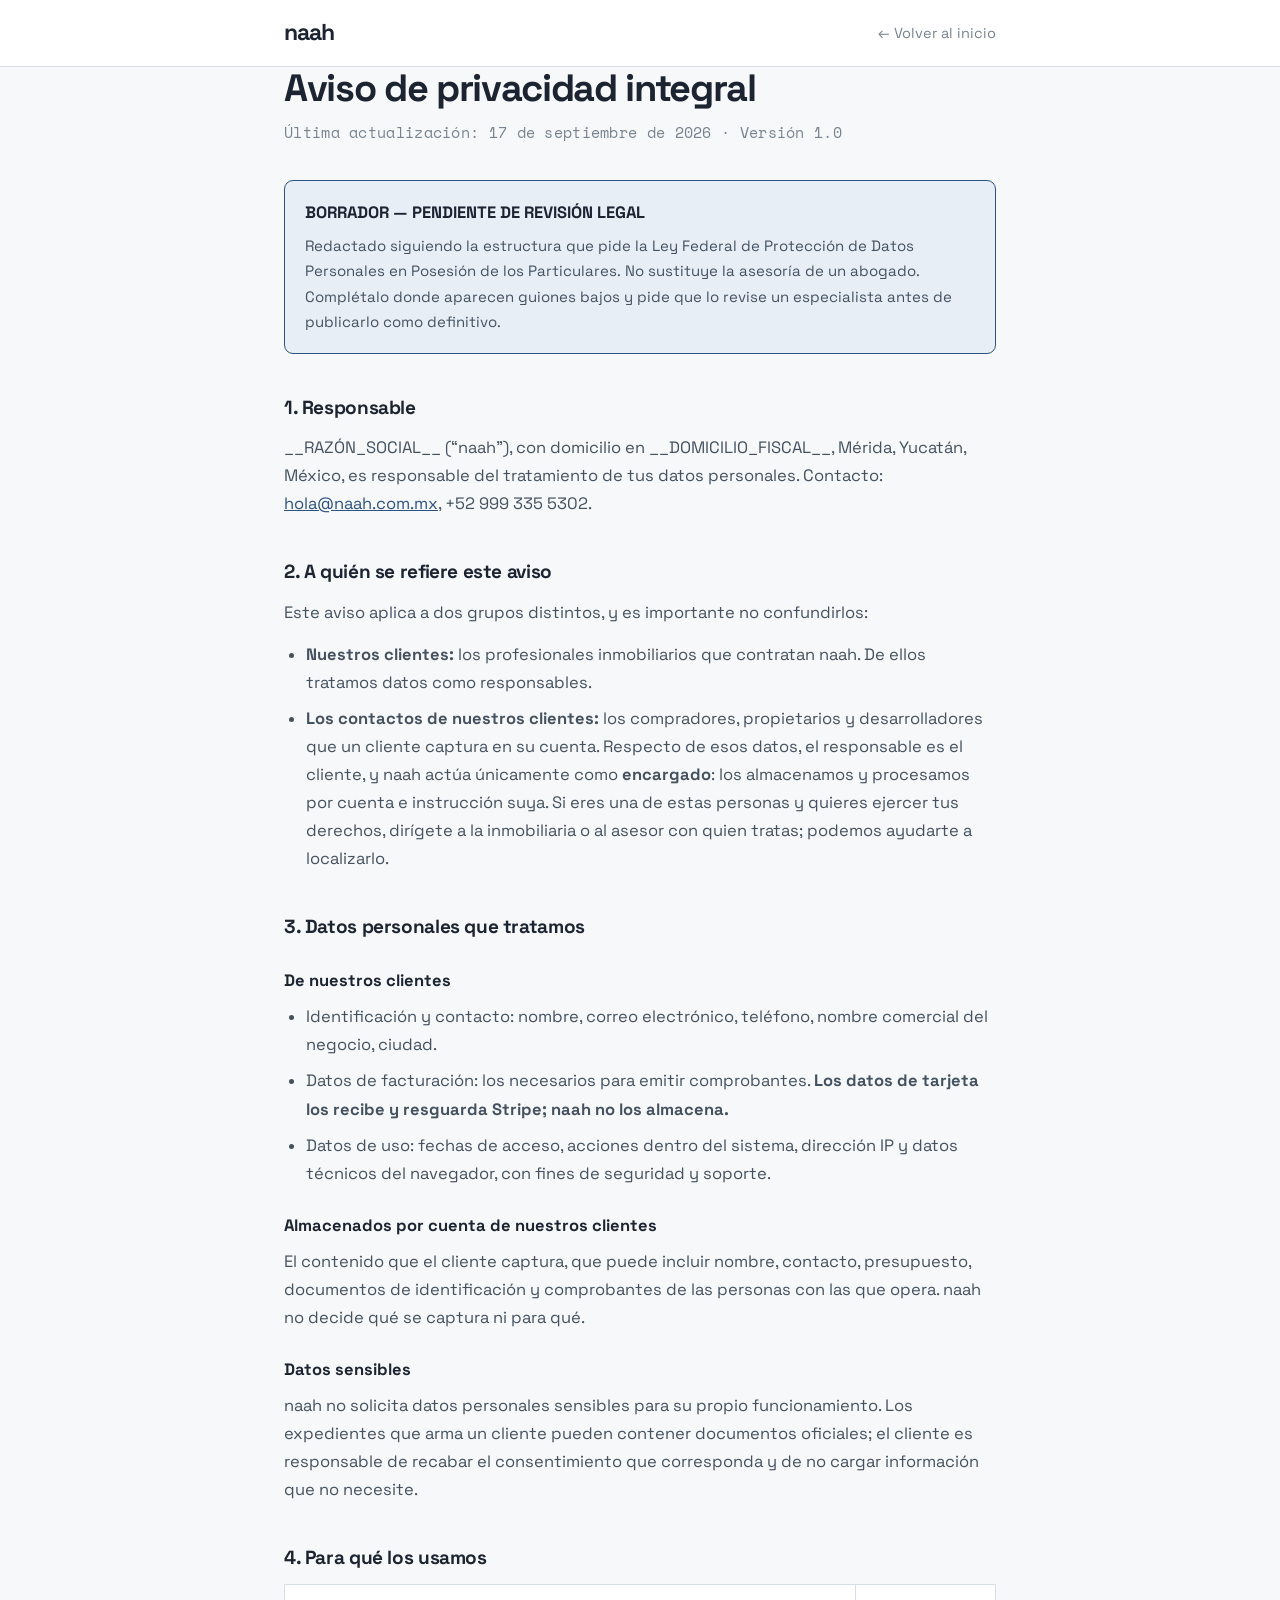
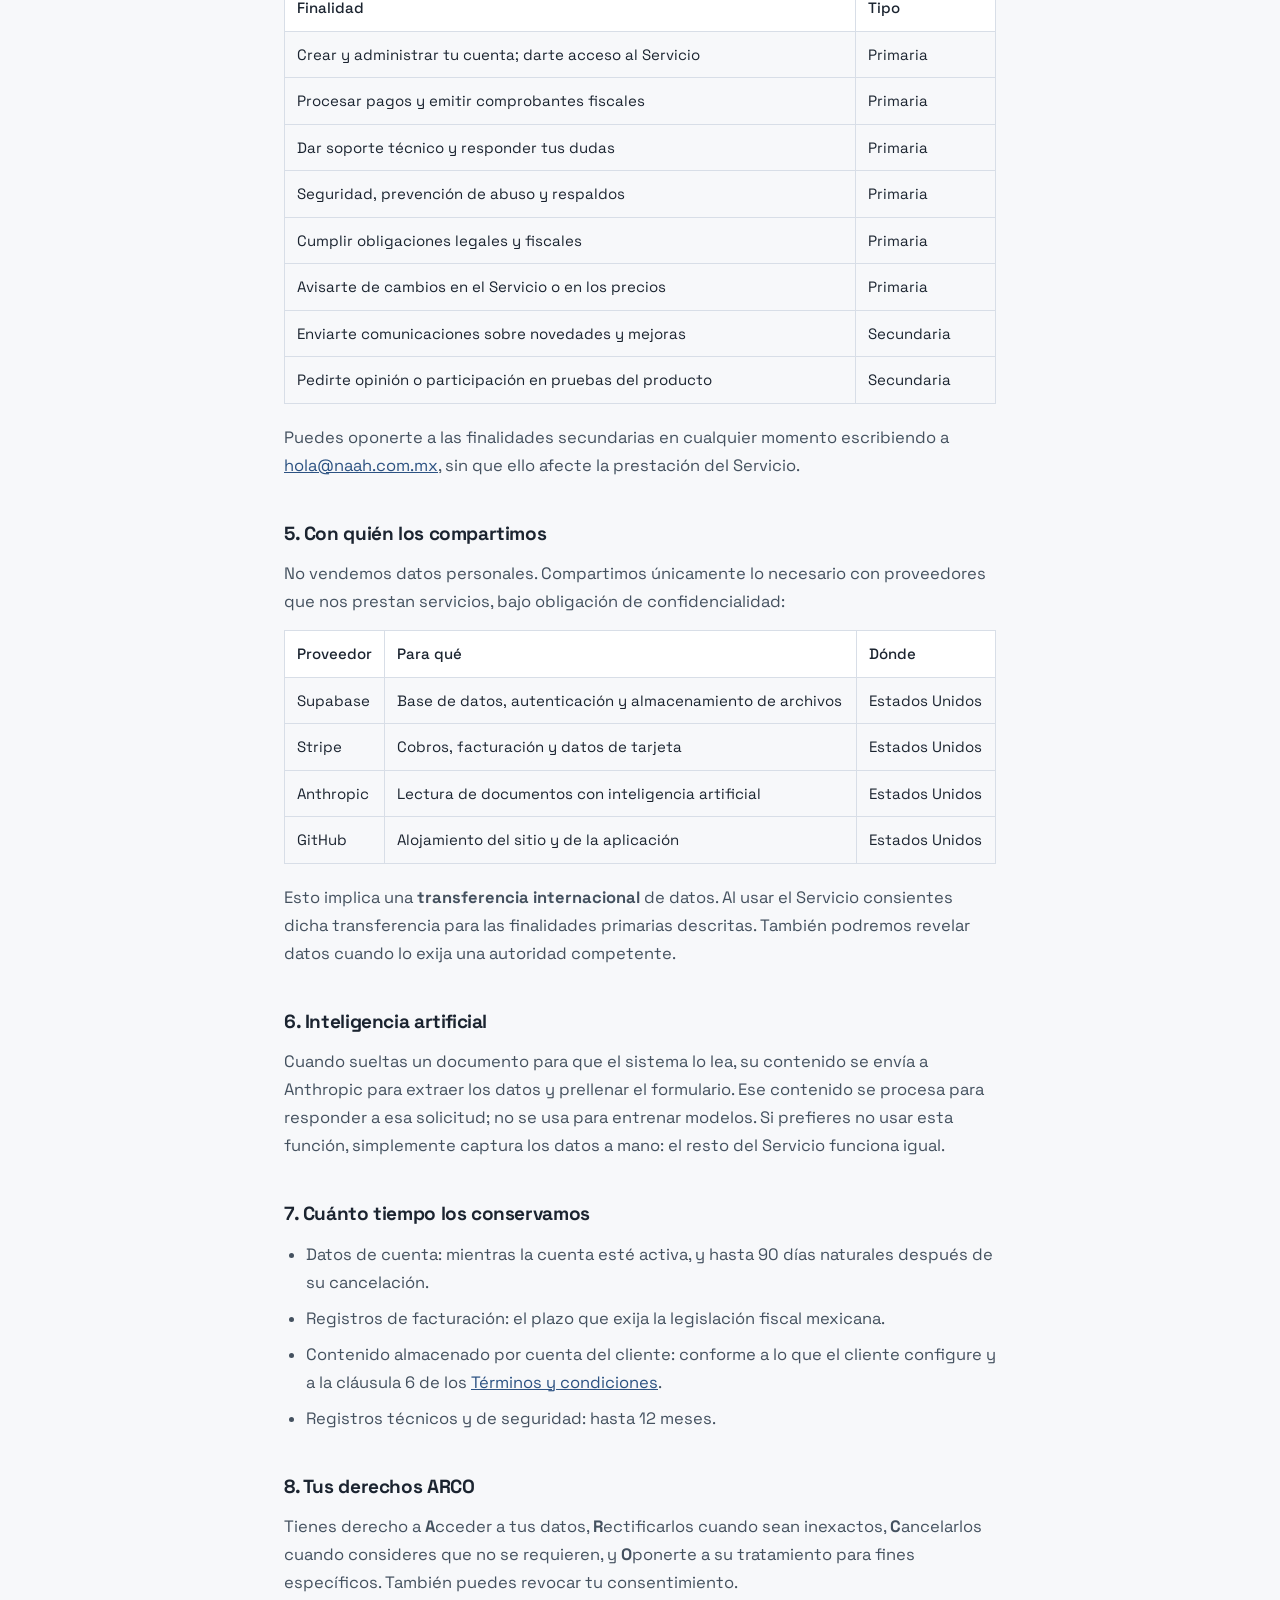
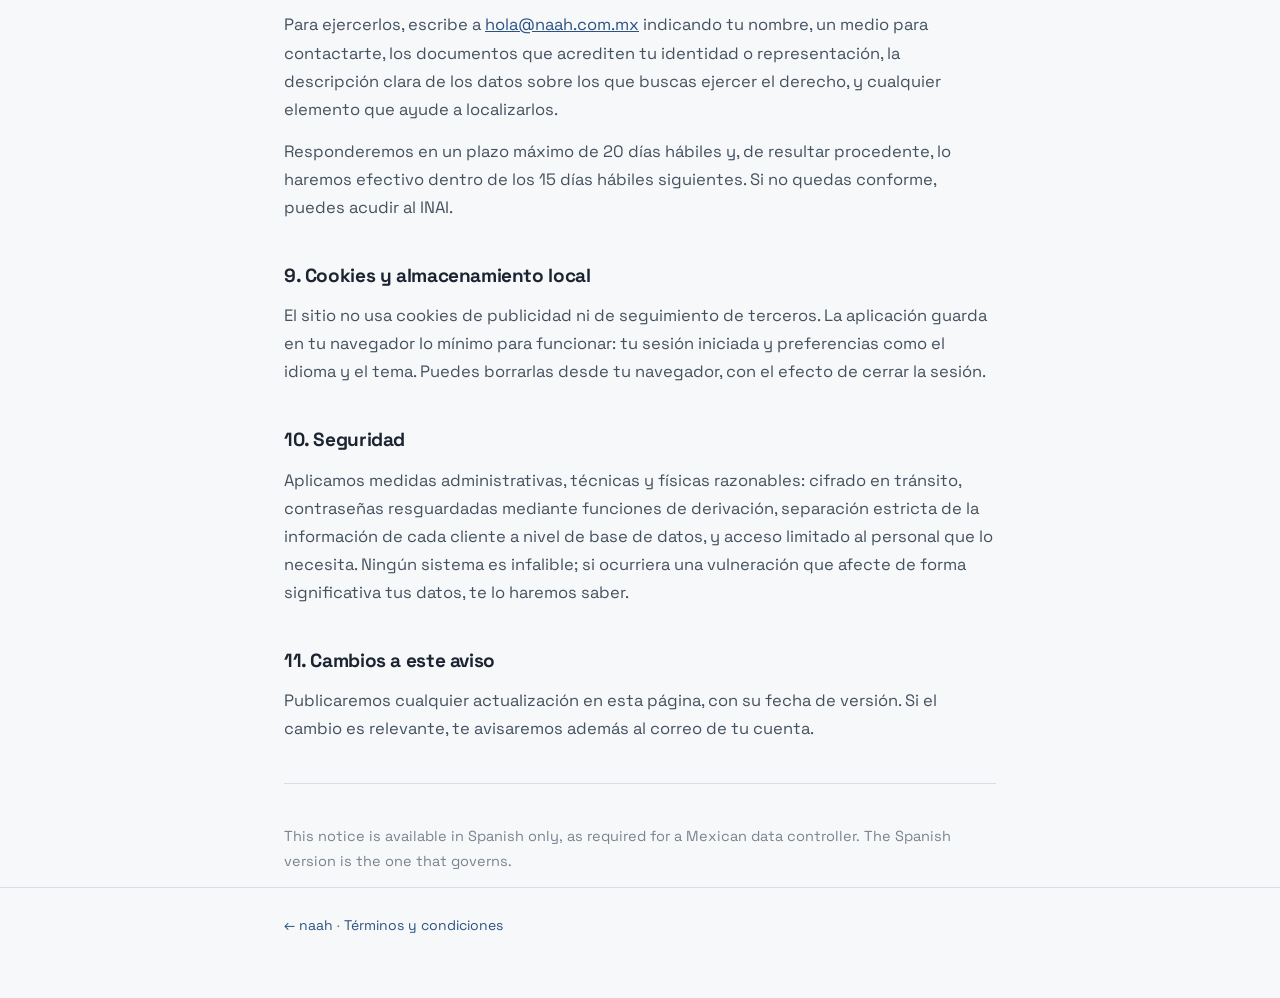
==== privacidad.html @ cfaa3363 "new look" ====
<!doctype html>
<html lang="es">
<head>
<meta charset="utf-8">
<meta name="viewport" content="width=device-width,initial-scale=1">
<title>Aviso de privacidad — naah</title>
<meta name="robots" content="index,follow">
<meta name="theme-color" content="#F7F8FA">
<link rel="preconnect" href="https://fonts.googleapis.com">
<link rel="preconnect" href="https://fonts.gstatic.com" crossorigin>
<link rel="stylesheet" href="https://fonts.googleapis.com/css2?family=Space+Grotesk:wght@400;500;700&family=Space+Mono:wght@400&display=swap">
<link rel="stylesheet" href="legal.css">
<link rel="icon" href="data:image/svg+xml,<svg xmlns='http://www.w3.org/2000/svg' viewBox='0 0 32 32'><rect width='32' height='32' rx='7' fill='%232C5282'/><text x='16' y='23' font-family='Space Grotesk,sans-serif' font-size='20' font-weight='700' fill='%23ffffff' text-anchor='middle'>n</text></svg>">
</head>
<body>

<header>
  <div class="wrap bar">
    <a class="mark" href="index.html">naah</a>
    <a class="back" href="index.html">← Volver al inicio</a>
  </div>
</header>

<main class="wrap">

  <h1>Aviso de privacidad integral</h1>
  <p class="sub">Última actualización: 17 de septiembre de 2026 · Versión 1.0</p>

  <div class="notice">
    <b>BORRADOR — PENDIENTE DE REVISIÓN LEGAL</b>
    <p>Redactado siguiendo la estructura que pide la Ley Federal de Protección de Datos Personales en Posesión de los Particulares. No sustituye la asesoría de un abogado. Complétalo donde aparecen guiones bajos y pide que lo revise un especialista antes de publicarlo como definitivo.</p>
  </div>

  <h2>1. Responsable</h2>
  <p>__RAZÓN_SOCIAL__ (“naah”), con domicilio en __DOMICILIO_FISCAL__, Mérida, Yucatán, México, es responsable del tratamiento de tus datos personales. Contacto: <a href="mailto:hola@naah.com.mx">hola@naah.com.mx</a>, +52 999 335 5302.</p>

  <h2>2. A quién se refiere este aviso</h2>
  <p>Este aviso aplica a dos grupos distintos, y es importante no confundirlos:</p>
  <ul>
    <li><b>Nuestros clientes:</b> los profesionales inmobiliarios que contratan naah. De ellos tratamos datos como responsables.</li>
    <li><b>Los contactos de nuestros clientes:</b> los compradores, propietarios y desarrolladores que un cliente captura en su cuenta. Respecto de esos datos, el responsable es el cliente, y naah actúa únicamente como <b>encargado</b>: los almacenamos y procesamos por cuenta e instrucción suya. Si eres una de estas personas y quieres ejercer tus derechos, dirígete a la inmobiliaria o al asesor con quien tratas; podemos ayudarte a localizarlo.</li>
  </ul>

  <h2>3. Datos personales que tratamos</h2>
  <h3>De nuestros clientes</h3>
  <ul>
    <li>Identificación y contacto: nombre, correo electrónico, teléfono, nombre comercial del negocio, ciudad.</li>
    <li>Datos de facturación: los necesarios para emitir comprobantes. <b>Los datos de tarjeta los recibe y resguarda Stripe; naah no los almacena.</b></li>
    <li>Datos de uso: fechas de acceso, acciones dentro del sistema, dirección IP y datos técnicos del navegador, con fines de seguridad y soporte.</li>
  </ul>
  <h3>Almacenados por cuenta de nuestros clientes</h3>
  <p>El contenido que el cliente captura, que puede incluir nombre, contacto, presupuesto, documentos de identificación y comprobantes de las personas con las que opera. naah no decide qué se captura ni para qué.</p>

  <h3>Datos sensibles</h3>
  <p>naah no solicita datos personales sensibles para su propio funcionamiento. Los expedientes que arma un cliente pueden contener documentos oficiales; el cliente es responsable de recabar el consentimiento que corresponda y de no cargar información que no necesite.</p>

  <h2>4. Para qué los usamos</h2>
  <table>
    <tr><th>Finalidad</th><th>Tipo</th></tr>
    <tr><td>Crear y administrar tu cuenta; darte acceso al Servicio</td><td>Primaria</td></tr>
    <tr><td>Procesar pagos y emitir comprobantes fiscales</td><td>Primaria</td></tr>
    <tr><td>Dar soporte técnico y responder tus dudas</td><td>Primaria</td></tr>
    <tr><td>Seguridad, prevención de abuso y respaldos</td><td>Primaria</td></tr>
    <tr><td>Cumplir obligaciones legales y fiscales</td><td>Primaria</td></tr>
    <tr><td>Avisarte de cambios en el Servicio o en los precios</td><td>Primaria</td></tr>
    <tr><td>Enviarte comunicaciones sobre novedades y mejoras</td><td>Secundaria</td></tr>
    <tr><td>Pedirte opinión o participación en pruebas del producto</td><td>Secundaria</td></tr>
  </table>
  <p>Puedes oponerte a las finalidades secundarias en cualquier momento escribiendo a <a href="mailto:hola@naah.com.mx">hola@naah.com.mx</a>, sin que ello afecte la prestación del Servicio.</p>

  <h2>5. Con quién los compartimos</h2>
  <p>No vendemos datos personales. Compartimos únicamente lo necesario con proveedores que nos prestan servicios, bajo obligación de confidencialidad:</p>
  <table>
    <tr><th>Proveedor</th><th>Para qué</th><th>Dónde</th></tr>
    <tr><td>Supabase</td><td>Base de datos, autenticación y almacenamiento de archivos</td><td>Estados Unidos</td></tr>
    <tr><td>Stripe</td><td>Cobros, facturación y datos de tarjeta</td><td>Estados Unidos</td></tr>
    <tr><td>Anthropic</td><td>Lectura de documentos con inteligencia artificial</td><td>Estados Unidos</td></tr>
    <tr><td>GitHub</td><td>Alojamiento del sitio y de la aplicación</td><td>Estados Unidos</td></tr>
  </table>
  <p>Esto implica una <b>transferencia internacional</b> de datos. Al usar el Servicio consientes dicha transferencia para las finalidades primarias descritas. También podremos revelar datos cuando lo exija una autoridad competente.</p>

  <h2>6. Inteligencia artificial</h2>
  <p>Cuando sueltas un documento para que el sistema lo lea, su contenido se envía a Anthropic para extraer los datos y prellenar el formulario. Ese contenido se procesa para responder a esa solicitud; no se usa para entrenar modelos. Si prefieres no usar esta función, simplemente captura los datos a mano: el resto del Servicio funciona igual.</p>

  <h2>7. Cuánto tiempo los conservamos</h2>
  <ul>
    <li>Datos de cuenta: mientras la cuenta esté activa, y hasta 90 días naturales después de su cancelación.</li>
    <li>Registros de facturación: el plazo que exija la legislación fiscal mexicana.</li>
    <li>Contenido almacenado por cuenta del cliente: conforme a lo que el cliente configure y a la cláusula 6 de los <a href="terminos.html">Términos y condiciones</a>.</li>
    <li>Registros técnicos y de seguridad: hasta 12 meses.</li>
  </ul>

  <h2>8. Tus derechos ARCO</h2>
  <p>Tienes derecho a <b>A</b>cceder a tus datos, <b>R</b>ectificarlos cuando sean inexactos, <b>C</b>ancelarlos cuando consideres que no se requieren, y <b>O</b>ponerte a su tratamiento para fines específicos. También puedes revocar tu consentimiento.</p>
  <p>Para ejercerlos, escribe a <a href="mailto:hola@naah.com.mx">hola@naah.com.mx</a> indicando tu nombre, un medio para contactarte, los documentos que acrediten tu identidad o representación, la descripción clara de los datos sobre los que buscas ejercer el derecho, y cualquier elemento que ayude a localizarlos.</p>
  <p>Responderemos en un plazo máximo de 20 días hábiles y, de resultar procedente, lo haremos efectivo dentro de los 15 días hábiles siguientes. Si no quedas conforme, puedes acudir al INAI.</p>

  <h2>9. Cookies y almacenamiento local</h2>
  <p>El sitio no usa cookies de publicidad ni de seguimiento de terceros. La aplicación guarda en tu navegador lo mínimo para funcionar: tu sesión iniciada y preferencias como el idioma y el tema. Puedes borrarlas desde tu navegador, con el efecto de cerrar la sesión.</p>

  <h2>10. Seguridad</h2>
  <p>Aplicamos medidas administrativas, técnicas y físicas razonables: cifrado en tránsito, contraseñas resguardadas mediante funciones de derivación, separación estricta de la información de cada cliente a nivel de base de datos, y acceso limitado al personal que lo necesita. Ningún sistema es infalible; si ocurriera una vulneración que afecte de forma significativa tus datos, te lo haremos saber.</p>

  <h2>11. Cambios a este aviso</h2>
  <p>Publicaremos cualquier actualización en esta página, con su fecha de versión. Si el cambio es relevante, te avisaremos además al correo de tu cuenta.</p>

  <hr>
  <p style="font-size:14.5px;color:#77838F">This notice is available in Spanish only, as required for a Mexican data controller. The Spanish version is the one that governs.</p>

</main>

<footer>
  <div class="wrap">
    <a href="index.html">← naah</a> · <a href="terminos.html">Términos y condiciones</a>
  </div>
</footer>

</body>
</html>
---- legal.css ----
/* Shared by the two legal pages. Same palette as the site, set for
   long reading rather than for selling. */
:root{
  color-scheme: light;
  --ground:#F7F8FA; --paper:#FFFFFF; --ink:#1B2430; --ink-2:#44515F;
  --muted:#77838F; --line:#D8DEE7; --accent:#2C5282; --wash:#E7EEF6;
  --radius:9px;
}
*{box-sizing:border-box}
body{
  margin:0;background:var(--ground);color:var(--ink);
  font:400 16.5px/1.7 "Space Grotesk",system-ui,-apple-system,sans-serif;
  -webkit-font-smoothing:antialiased;
}
.wrap{max-width:760px;margin:0 auto;padding:0 24px}
a{color:var(--accent)}
header{border-bottom:1px solid var(--line);background:var(--paper)}
.bar{display:flex;align-items:center;gap:16px;height:66px}
.mark{text-decoration:none;color:var(--ink);font-weight:700;font-size:23px;letter-spacing:-.05em}
.bar .back{margin-left:auto;font-size:14.5px;text-decoration:none;color:var(--muted)}
.bar .back:hover{color:var(--ink)}

main{padding:56px 0 90px}
h1{font-size:clamp(28px,4vw,38px);letter-spacing:-.035em;margin:0 0 10px;line-height:1.14}
.sub{color:var(--muted);font-size:15px;margin:0 0 34px;
  font-family:"Space Mono",ui-monospace,monospace;letter-spacing:.02em}
h2{font-size:19px;letter-spacing:-.02em;margin:38px 0 10px}
h3{font-size:16.5px;margin:24px 0 8px}
p,li{color:var(--ink-2)}
p{margin:0 0 14px}
ul{margin:0 0 16px;padding-left:22px}
li{margin:0 0 8px}
hr{border:0;border-top:1px solid var(--line);margin:40px 0}

.notice{
  background:var(--wash);border:1px solid var(--accent);border-radius:var(--radius);
  padding:18px 20px;margin:0 0 34px;
}
.notice b{display:block;margin-bottom:6px;color:var(--ink)}
.notice p{margin:0;font-size:15px;color:var(--ink-2)}

table{border-collapse:collapse;width:100%;margin:0 0 20px;font-size:15px}
th,td{border:1px solid var(--line);padding:10px 12px;text-align:left;vertical-align:top}
th{background:var(--paper);font-weight:500;color:var(--ink)}

footer{border-top:1px solid var(--line);padding:26px 0 60px;font-size:14px;color:var(--muted)}
footer a{text-decoration:none}
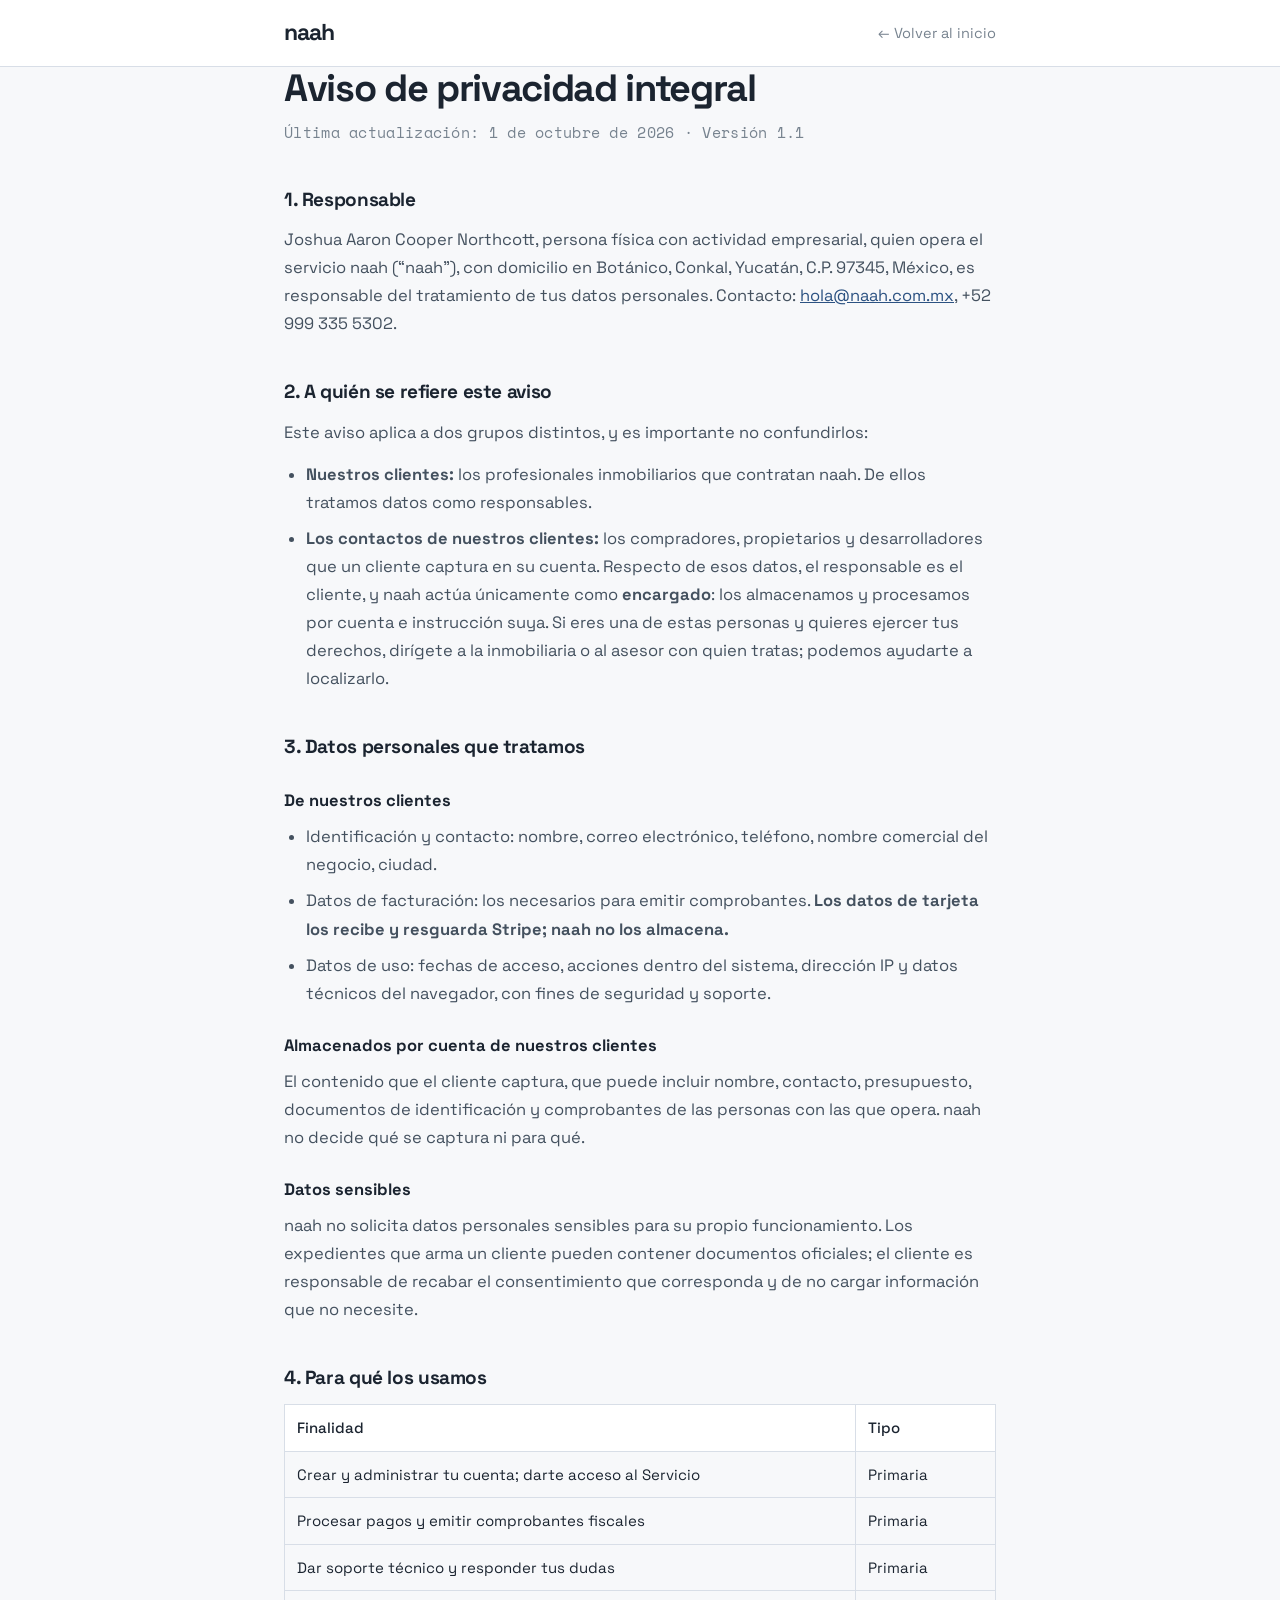
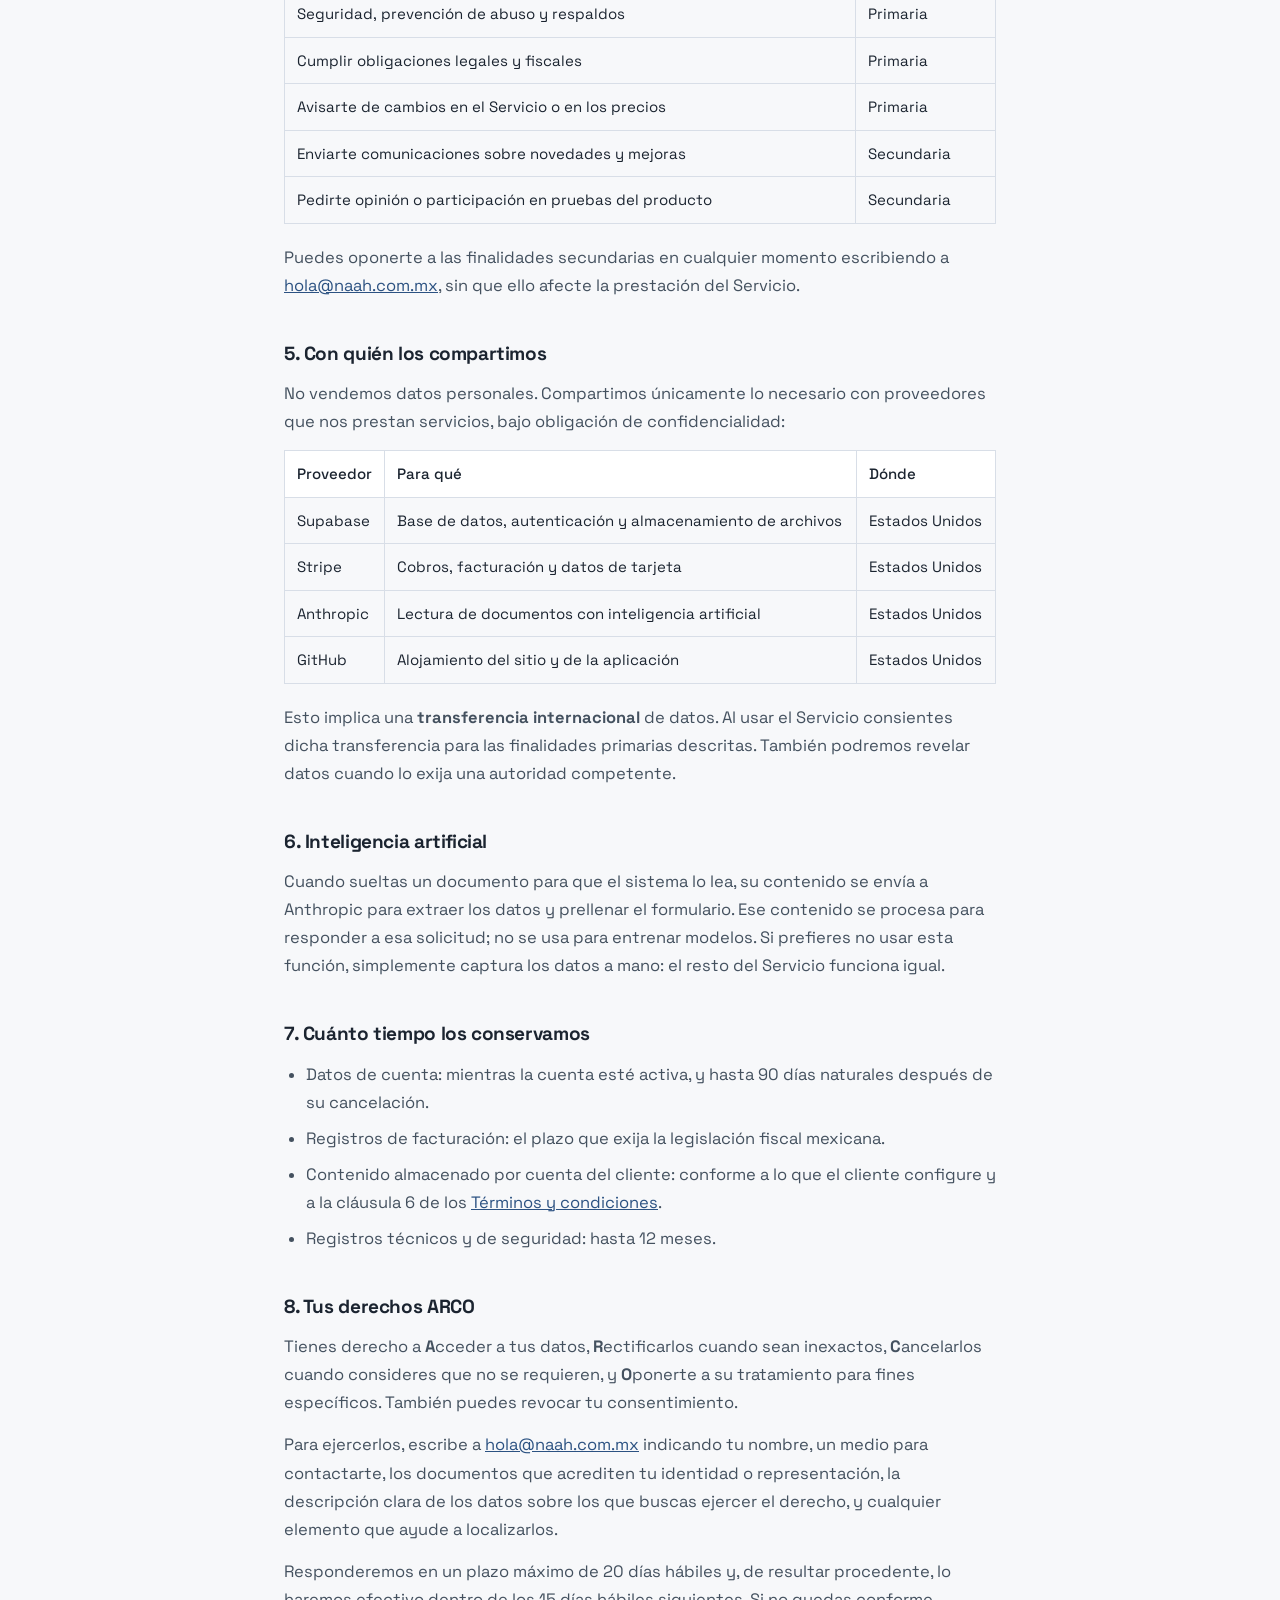
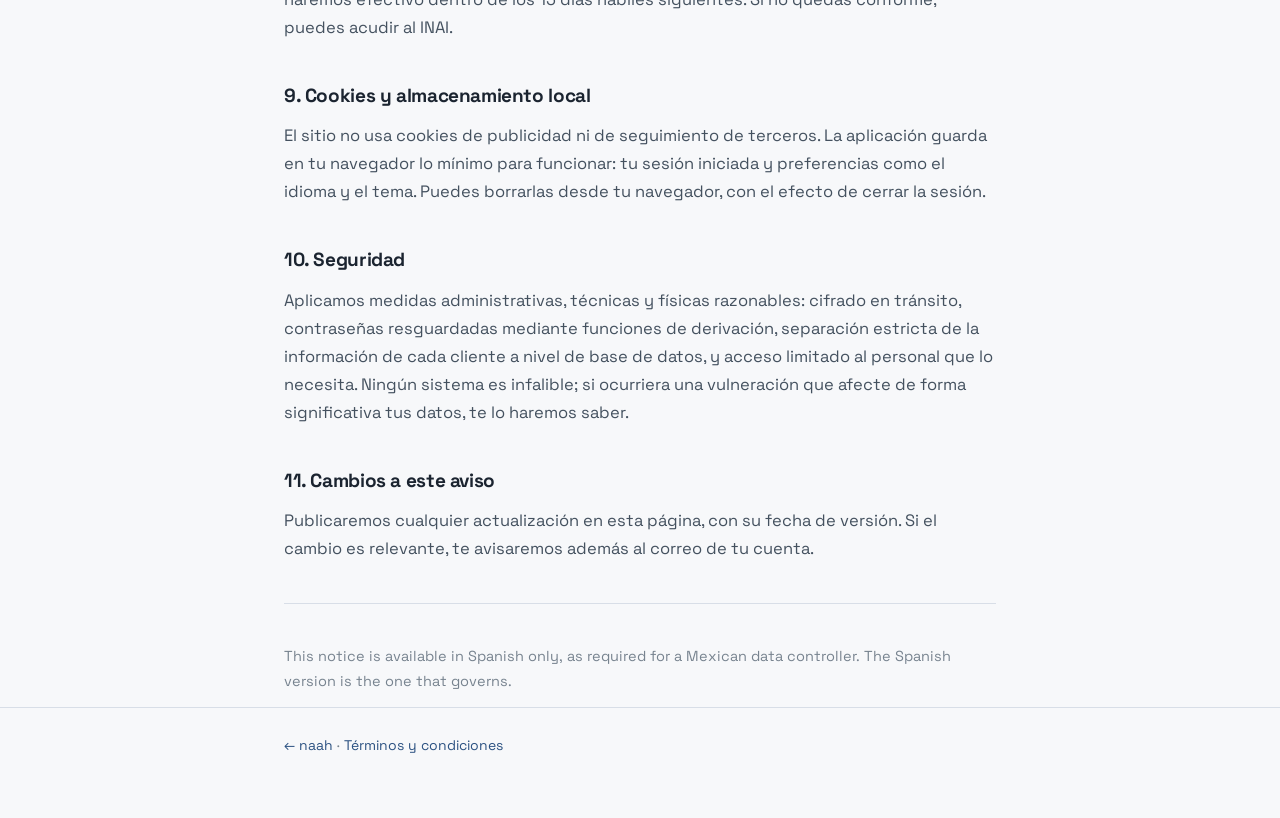
==== commit ed3e94ff: "terms and privacy updated" ====
--- a/privacidad.html
+++ b/privacidad.html
@@ -10,7 +10,7 @@
 <link rel="preconnect" href="https://fonts.gstatic.com" crossorigin>
 <link rel="stylesheet" href="https://fonts.googleapis.com/css2?family=Space+Grotesk:wght@400;500;700&family=Space+Mono:wght@400&display=swap">
 <link rel="stylesheet" href="legal.css">
-<link rel="icon" href="data:image/svg+xml,<svg xmlns='http://www.w3.org/2000/svg' viewBox='0 0 32 32'><rect width='32' height='32' rx='7' fill='%232C5282'/><text x='16' y='23' font-family='Space Grotesk,sans-serif' font-size='20' font-weight='700' fill='%23ffffff' text-anchor='middle'>n</text></svg>">
+<link rel="icon" href="data:image/svg+xml,<svg xmlns='http://www.w3.org/2000/svg' viewBox='0 0 100 100'><rect width='100' height='100' rx='22' fill='%232C5282'/><g transform='translate(50 50) scale(0.74) translate(-50 -50)'><path d='M16 84V52a34 34 0 0 1 68 0v32H64V52a14 14 0 0 0-28 0v32Z' fill='%23FFFDF8'/></g></svg>">
 </head>
 <body>
 
@@ -24,15 +24,11 @@
 <main class="wrap">
 
   <h1>Aviso de privacidad integral</h1>
-  <p class="sub">Última actualización: 17 de septiembre de 2026 · Versión 1.0</p>
+  <p class="sub">Última actualización: 1 de octubre de 2026 · Versión 1.1</p>
 
-  <div class="notice">
-    <b>BORRADOR — PENDIENTE DE REVISIÓN LEGAL</b>
-    <p>Redactado siguiendo la estructura que pide la Ley Federal de Protección de Datos Personales en Posesión de los Particulares. No sustituye la asesoría de un abogado. Complétalo donde aparecen guiones bajos y pide que lo revise un especialista antes de publicarlo como definitivo.</p>
-  </div>
 
   <h2>1. Responsable</h2>
-  <p>__RAZÓN_SOCIAL__ (“naah”), con domicilio en __DOMICILIO_FISCAL__, Mérida, Yucatán, México, es responsable del tratamiento de tus datos personales. Contacto: <a href="mailto:hola@naah.com.mx">hola@naah.com.mx</a>, +52 999 335 5302.</p>
+  <p>Joshua Aaron Cooper Northcott, persona física con actividad empresarial, quien opera el servicio naah (“naah”), con domicilio en Botánico, Conkal, Yucatán, C.P. 97345, México, es responsable del tratamiento de tus datos personales. Contacto: <a href="mailto:hola@naah.com.mx">hola@naah.com.mx</a>, +52 999 335 5302.</p>
 
   <h2>2. A quién se refiere este aviso</h2>
   <p>Este aviso aplica a dos grupos distintos, y es importante no confundirlos:</p>
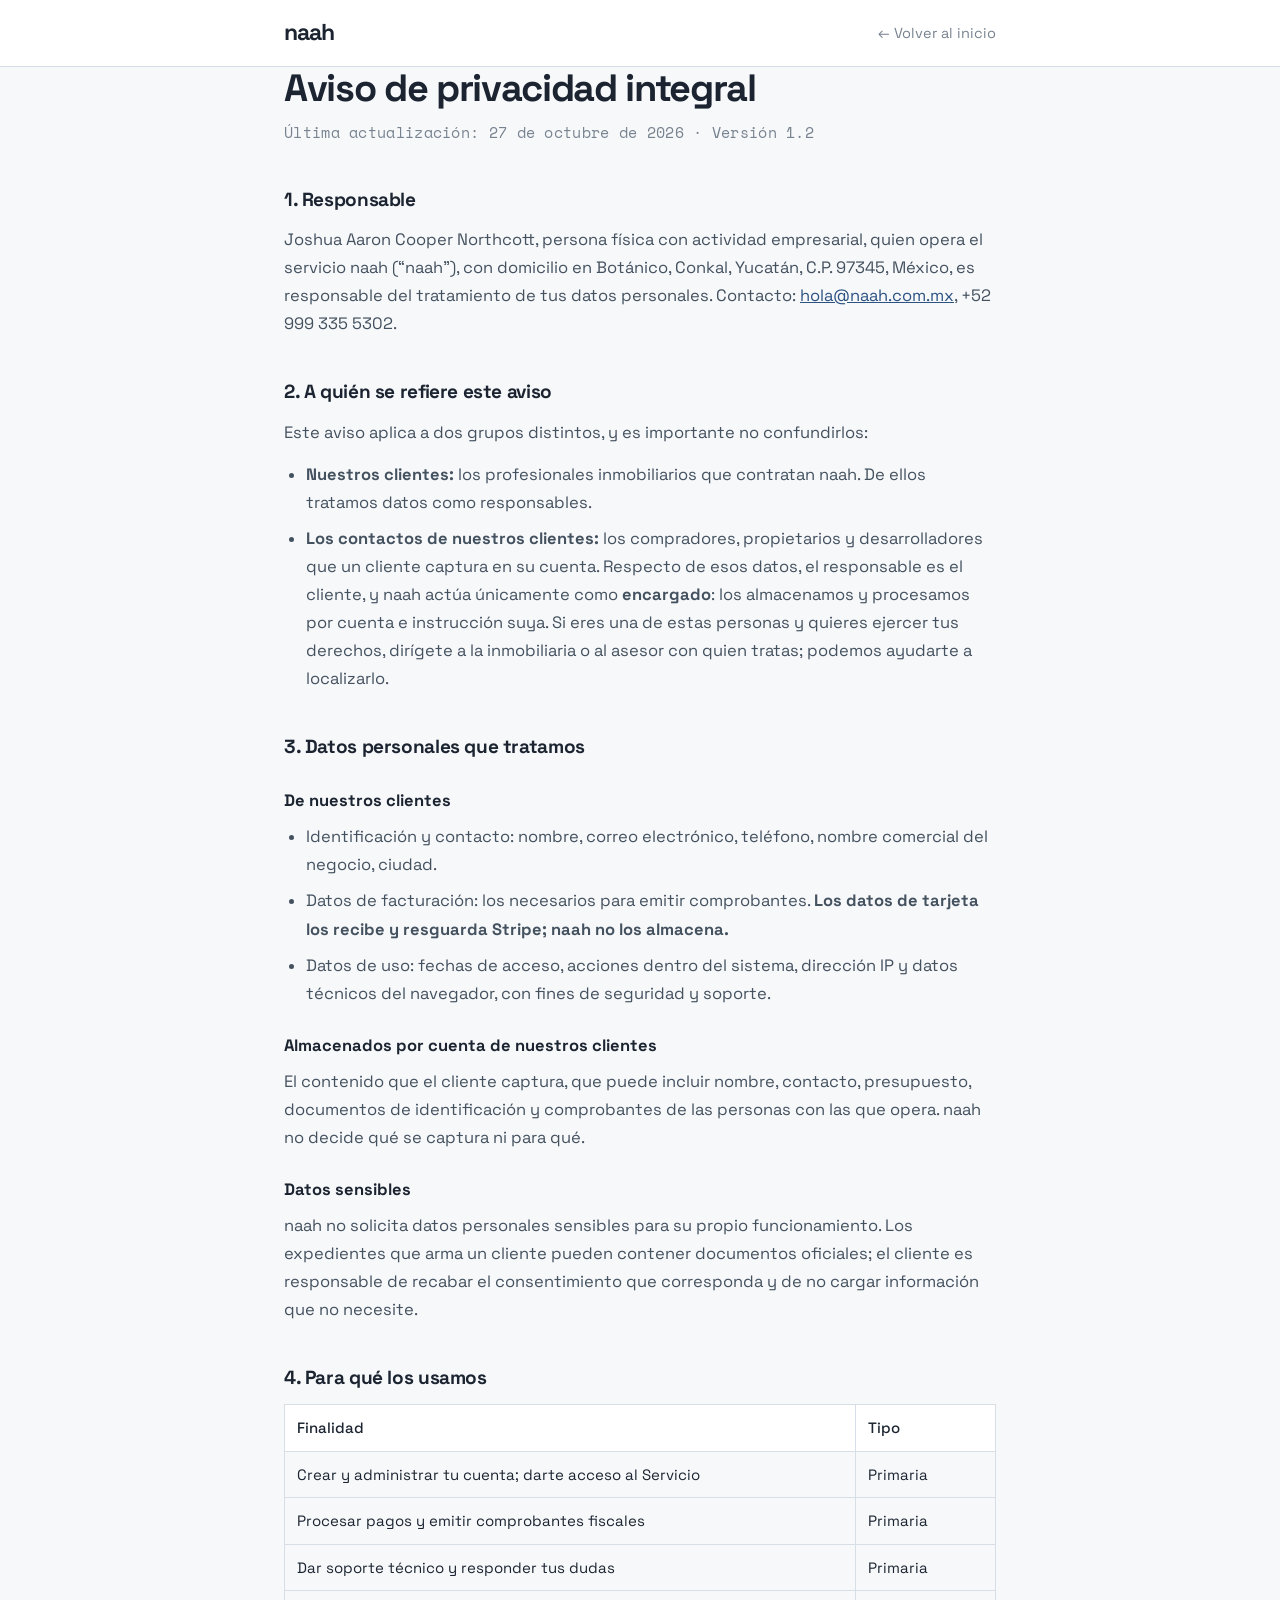
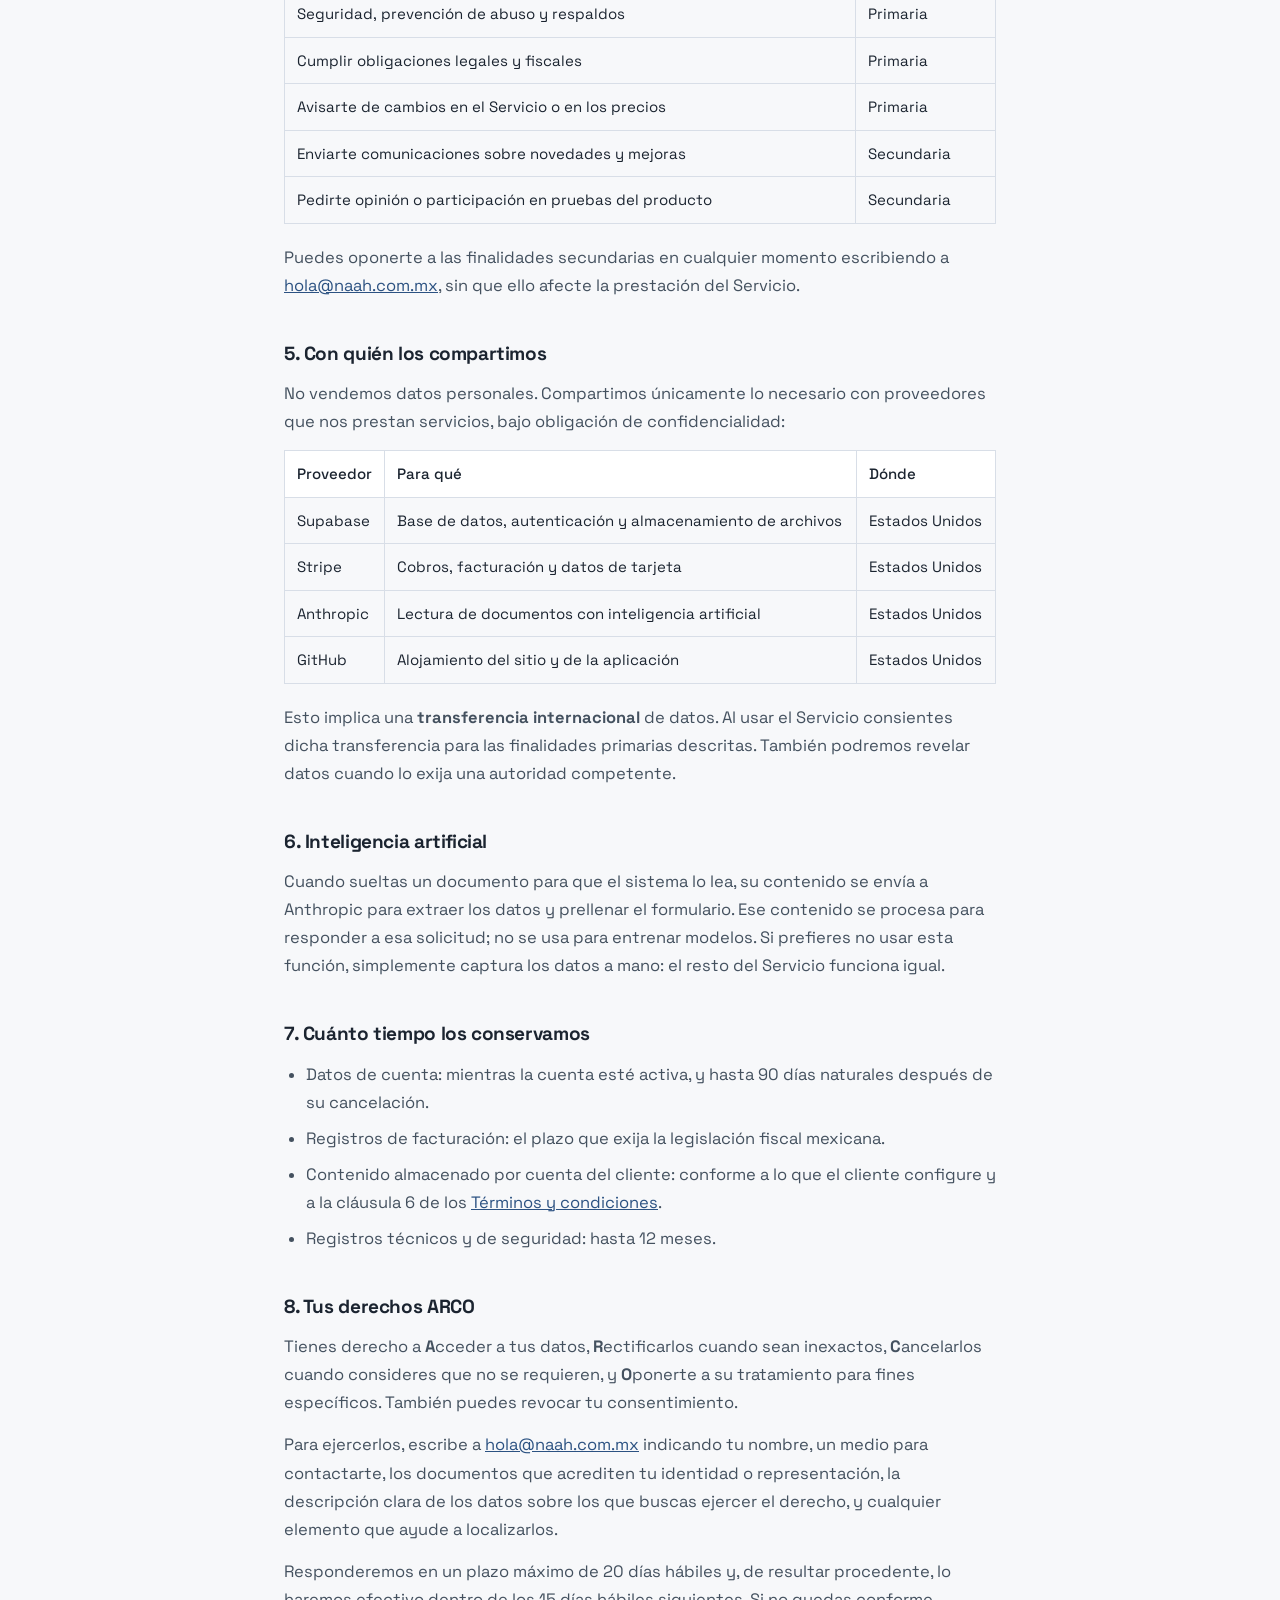
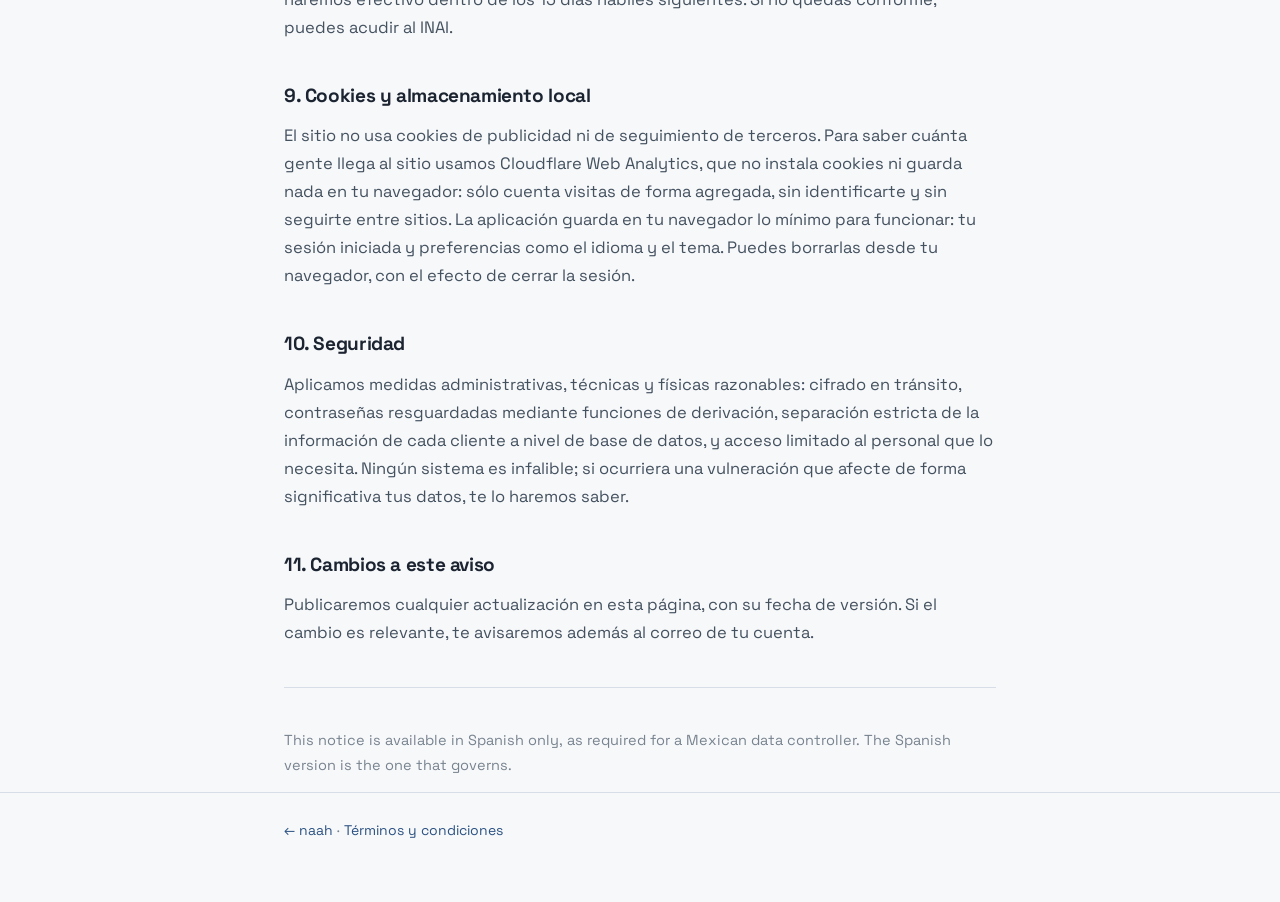
==== commit 9246126b: "cloudfare" ====
--- a/privacidad.html
+++ b/privacidad.html
@@ -24,7 +24,7 @@
 <main class="wrap">
 
   <h1>Aviso de privacidad integral</h1>
-  <p class="sub">Última actualización: 1 de octubre de 2026 · Versión 1.1</p>
+  <p class="sub">Última actualización: 27 de octubre de 2026 · Versión 1.2</p>
 
 
   <h2>1. Responsable</h2>
@@ -92,7 +92,7 @@
   <p>Responderemos en un plazo máximo de 20 días hábiles y, de resultar procedente, lo haremos efectivo dentro de los 15 días hábiles siguientes. Si no quedas conforme, puedes acudir al INAI.</p>
 
   <h2>9. Cookies y almacenamiento local</h2>
-  <p>El sitio no usa cookies de publicidad ni de seguimiento de terceros. La aplicación guarda en tu navegador lo mínimo para funcionar: tu sesión iniciada y preferencias como el idioma y el tema. Puedes borrarlas desde tu navegador, con el efecto de cerrar la sesión.</p>
+  <p>El sitio no usa cookies de publicidad ni de seguimiento de terceros. Para saber cuánta gente llega al sitio usamos Cloudflare Web Analytics, que no instala cookies ni guarda nada en tu navegador: sólo cuenta visitas de forma agregada, sin identificarte y sin seguirte entre sitios. La aplicación guarda en tu navegador lo mínimo para funcionar: tu sesión iniciada y preferencias como el idioma y el tema. Puedes borrarlas desde tu navegador, con el efecto de cerrar la sesión.</p>
 
   <h2>10. Seguridad</h2>
   <p>Aplicamos medidas administrativas, técnicas y físicas razonables: cifrado en tránsito, contraseñas resguardadas mediante funciones de derivación, separación estricta de la información de cada cliente a nivel de base de datos, y acceso limitado al personal que lo necesita. Ningún sistema es infalible; si ocurriera una vulneración que afecte de forma significativa tus datos, te lo haremos saber.</p>
@@ -111,5 +111,12 @@
   </div>
 </footer>
 
+<!-- Cloudflare Web Analytics. Cookieless and stores nothing in the
+     browser, which is what lets clause 9 of the privacy notice keep
+     saying the site sets no tracking cookies. The token is public by
+     design: it ships in this page and identifies the site, not the
+     account. -->
+<script type='module' src='https://static.cloudflareinsights.com/beacon.min.js' data-cf-beacon='{"token": "0ce17af3aefd42b3adac2c09695ae450"}'></script>
+<!-- End Cloudflare Web Analytics -->
 </body>
 </html>
